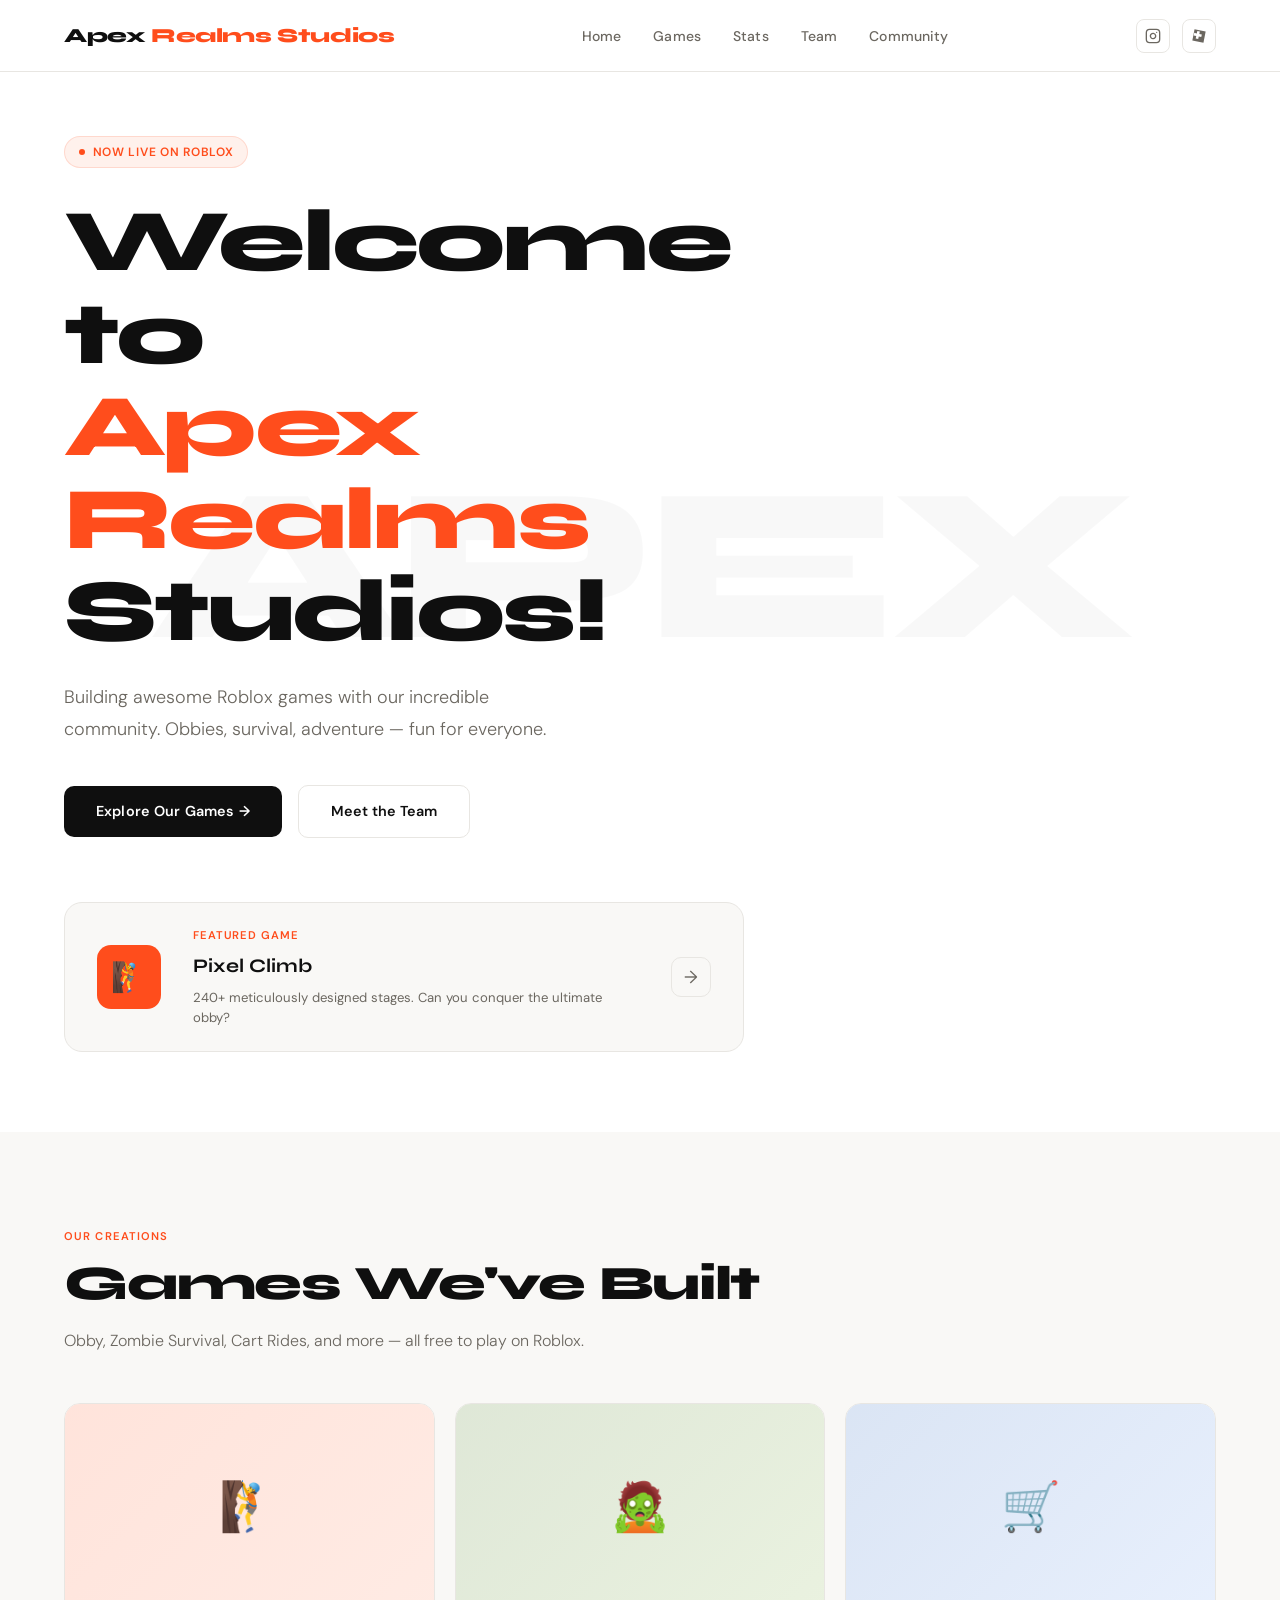
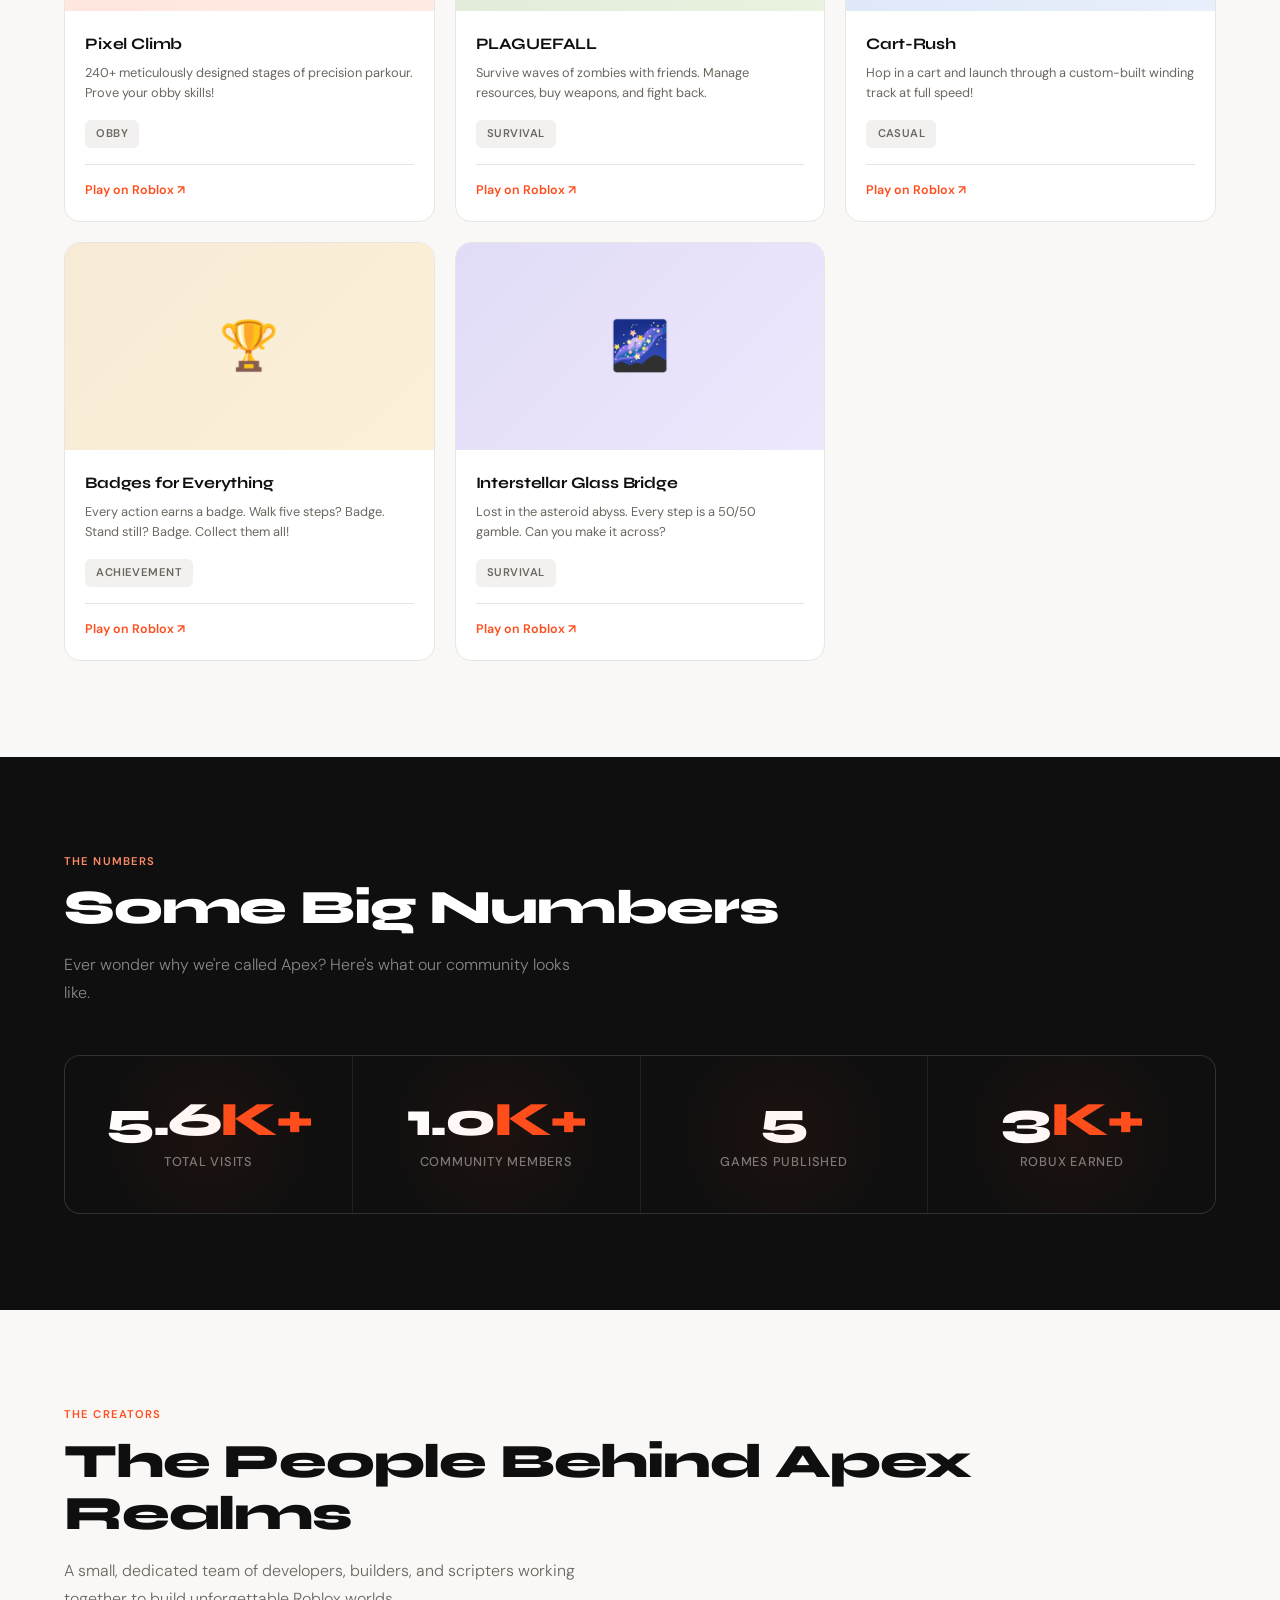
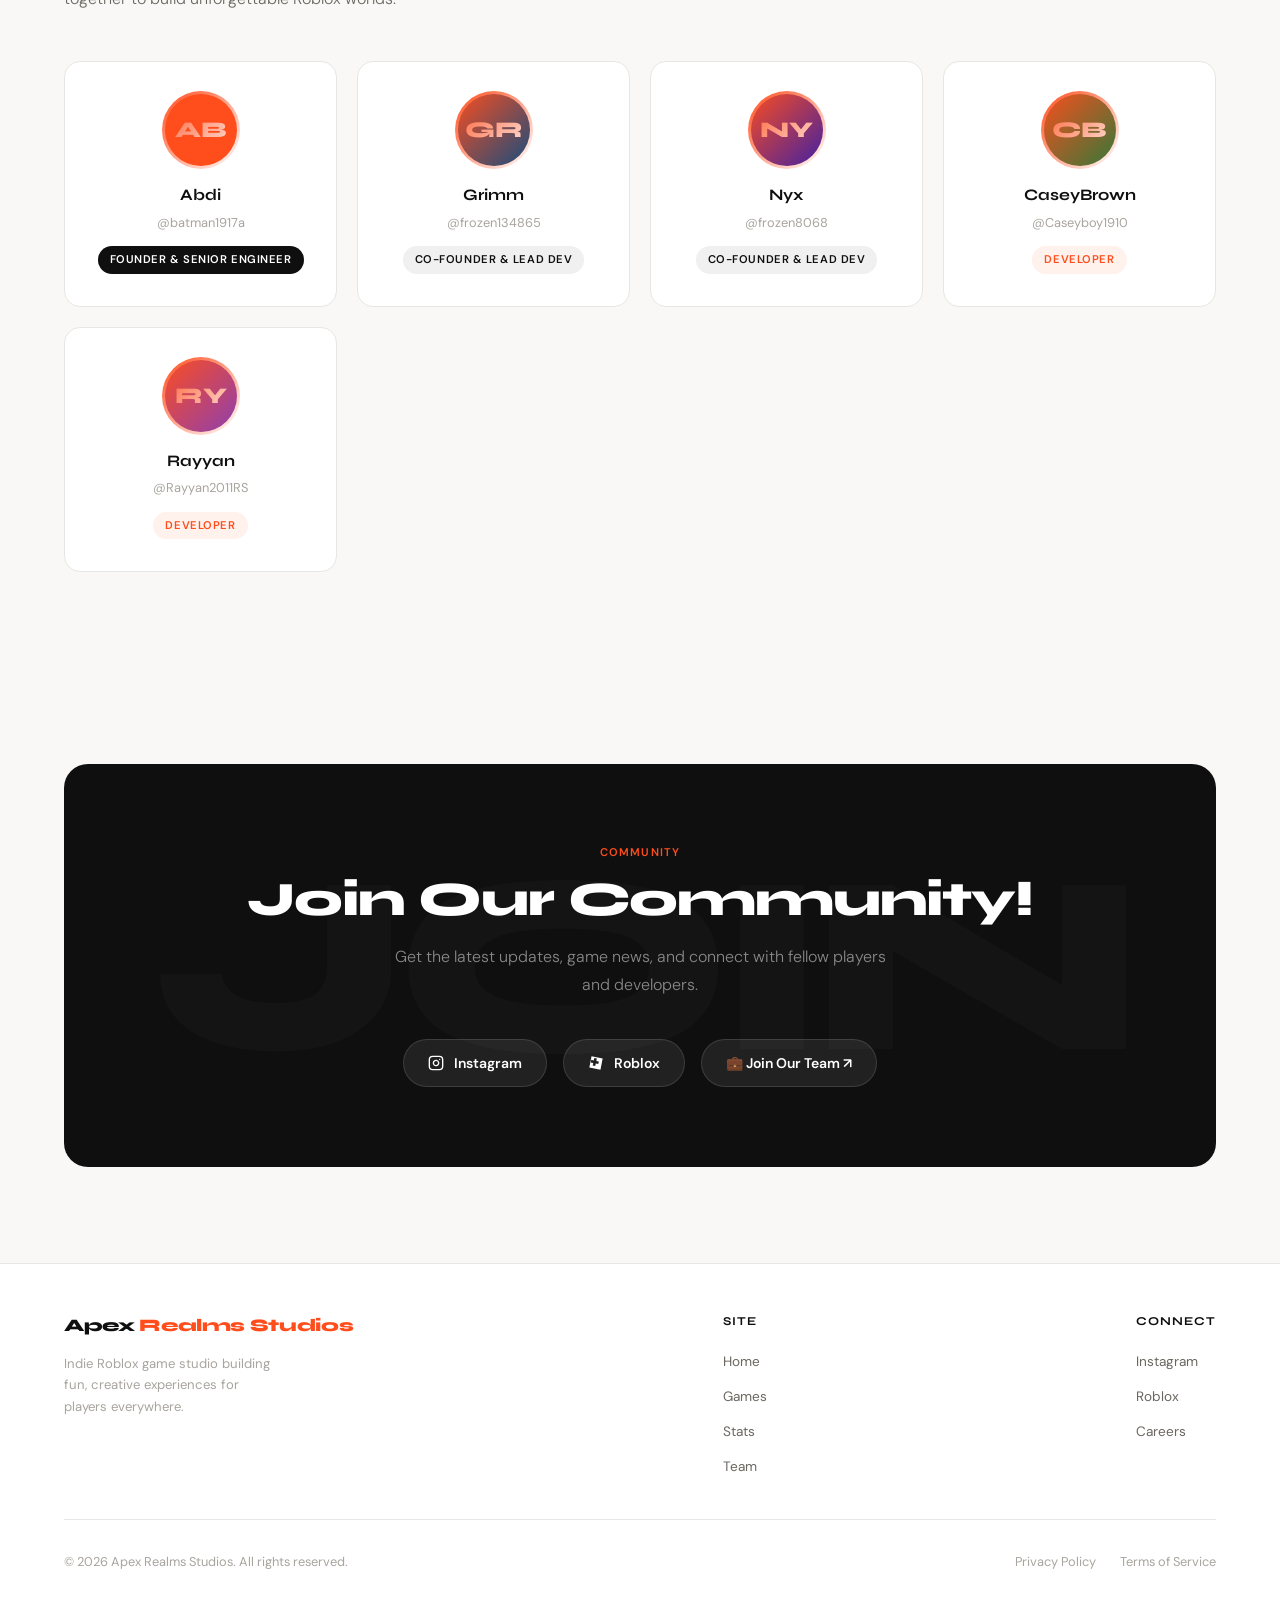
==== index.html @ 29a5874f "Fix typo in comment in index.html" ====
<!DOCTYPE html>
<html lang="en">
<head>
<meta charset="UTF-8" />
<meta name="viewport" content="width=device-width, initial-scale=1.0" />
<title>Apex Realms Studios</title>
<link href="https://fonts.googleapis.com/css2?family=Syne:wght@400;600;700;800&family=DM+Sans:wght@300;400;500;600&display=swap" rel="stylesheet" />
<style>
  *, *::before, *::after { box-sizing: border-box; margin: 0; padding: 0; }

  :root {
    --white: #ffffff;
    --off-white: #f9f8f6;
    --light-gray: #f2f1ef;
    --border: #e8e6e2;
    --text-primary: #0f0f0f;
    --text-secondary: #6b6760;
    --text-muted: #a8a49e;
    --accent: #ff4d1c;
    --accent-soft: #fff1ec;
    --accent2: #0f0f0f;
    --nav-height: 72px;
  }

  html { scroll-behavior: smooth; }

  body {
    font-family: 'DM Sans', sans-serif;
    background: var(--white);
    color: var(--text-primary);
    line-height: 1.6;
    overflow-x: hidden;
  }

  /* Cleareddmdd skbdtddbdhedbimhjsj!d  */
  nav {
    position: fixed; top: 0; left: 0; right: 0; z-index: 100;
    height: var(--nav-height);
    background: rgba(255,255,255,0.92);
    backdrop-filter: blur(12px);
    border-bottom: 1px solid var(--border);
    display: flex; align-items: center; justify-content: space-between;
    padding: 0 5vw;
  }

  .nav-logo {
    font-family: 'Syne', sans-serif;
    font-weight: 800;
    font-size: 1.25rem;
    color: var(--text-primary);
    text-decoration: none;
    letter-spacing: -0.02em;
  }
  .nav-logo span { color: var(--accent); }

  .nav-links {
    display: flex; align-items: center; gap: 2rem;
    list-style: none;
  }
  .nav-links a {
    font-size: 0.875rem;
    font-weight: 500;
    color: var(--text-secondary);
    text-decoration: none;
    transition: color 0.2s;
    letter-spacing: 0.01em;
  }
  .nav-links a:hover { color: var(--text-primary); }

  .nav-socials {
    display: flex; align-items: center; gap: 0.75rem;
  }
  .nav-socials a {
    width: 34px; height: 34px;
    border: 1px solid var(--border);
    border-radius: 8px;
    display: flex; align-items: center; justify-content: center;
    color: var(--text-secondary);
    text-decoration: none;
    transition: all 0.2s;
    font-size: 1rem;
  }
  .nav-socials a:hover {
    background: var(--text-primary);
    color: var(--white);
    border-color: var(--text-primary);
  }

  .hamburger {
    display: none;
    flex-direction: column; gap: 5px;
    cursor: pointer; background: none; border: none; padding: 4px;
  }
  .hamburger span {
    display: block; width: 22px; height: 2px;
    background: var(--text-primary); border-radius: 2px;
    transition: all 0.3s;
  }

  /* ── HEROo gf kdkn─df─ */
  #home {
    min-height: 100vh;
    display: flex; flex-direction: column; justify-content: center;
    padding: calc(var(--nav-height) + 4rem) 5vw 5rem;
    position: relative;
    overflow: hidden;
  }

  .hero-bg-text {
    position: absolute;
    top: 50%; left: 50%;
    transform: translate(-50%, -50%);
    font-family: 'Syne', sans-serif;
    font-size: clamp(80px, 18vw, 220px);
    font-weight: 800;
    color: rgba(0,0,0,0.028);
    white-space: nowrap;
    pointer-events: none;
    user-select: none;
    letter-spacing: -0.04em;
    z-index: 0;
  }

  .hero-content { position: relative; z-index: 1; max-width: 820px; }

  .hero-badge {
    display: inline-flex; align-items: center; gap: 0.5rem;
    background: var(--accent-soft);
    color: var(--accent);
    font-size: 0.75rem;
    font-weight: 600;
    letter-spacing: 0.06em;
    text-transform: uppercase;
    padding: 0.35rem 0.85rem;
    border-radius: 100px;
    margin-bottom: 1.75rem;
    border: 1px solid rgba(255,77,28,0.15);
  }
  .hero-badge::before {
    content: '';
    width: 6px; height: 6px;
    background: var(--accent);
    border-radius: 50%;
    animation: pulse 2s infinite;
  }
  @keyframes pulse {
    0%, 100% { opacity: 1; transform: scale(1); }
    50% { opacity: 0.5; transform: scale(0.85); }
  }

  .hero-title {
    font-family: 'Syne', sans-serif;
    font-size: clamp(2.8rem, 7vw, 5.5rem);
    font-weight: 800;
    line-height: 1.05;
    letter-spacing: -0.03em;
    color: var(--text-primary);
    margin-bottom: 1.5rem;
  }
  .hero-title em { font-style: normal; color: var(--accent); }

  .hero-desc {
    font-size: 1.125rem;
    color: var(--text-secondary);
    max-width: 520px;
    margin-bottom: 2.5rem;
    font-weight: 300;
    line-height: 1.75;
  }

  .hero-actions { display: flex; gap: 1rem; flex-wrap: wrap; align-items: center; }

  .btn-primary {
    background: var(--text-primary);
    color: var(--white);
    border: none;
    padding: 0.875rem 2rem;
    border-radius: 10px;
    font-family: 'DM Sans', sans-serif;
    font-size: 0.9rem;
    font-weight: 600;
    cursor: pointer;
    text-decoration: none;
    display: inline-flex; align-items: center; gap: 0.5rem;
    transition: all 0.2s;
    letter-spacing: 0.01em;
  }
  .btn-primary:hover { background: var(--accent); transform: translateY(-1px); }

  .btn-secondary {
    background: transparent;
    color: var(--text-primary);
    border: 1.5px solid var(--border);
    padding: 0.875rem 2rem;
    border-radius: 10px;
    font-family: 'DM Sans', sans-serif;
    font-size: 0.9rem;
    font-weight: 600;
    cursor: pointer;
    text-decoration: none;
    display: inline-flex; align-items: center; gap: 0.5rem;
    transition: all 0.2s;
  }
  .btn-secondary:hover { border-color: var(--text-primary); transform: translateY(-1px); }

  /* ── FEATUREDjg GAiME CARdfrD ── */
  .hero-featured {
    margin-top: 4rem;
    background: var(--off-white);
    border: 1px solid var(--border);
    border-radius: 18px;
    padding: 1.5rem 2rem;
    display: flex; align-items: center; gap: 2rem;
    max-width: 680px;
    position: relative; z-index: 1;
  }
  .featured-icon {
    width: 64px; height: 64px;
    background: var(--accent);
    border-radius: 14px;
    display: flex; align-items: center; justify-content: center;
    font-size: 1.8rem;
    flex-shrink: 0;
  }
  .featured-label {
    font-size: 0.7rem;
    font-weight: 600;
    letter-spacing: 0.08em;
    text-transform: uppercase;
    color: var(--accent);
    margin-bottom: 0.35rem;
  }
  .featured-title {
    font-family: 'Syne', sans-serif;
    font-size: 1.2rem;
    font-weight: 700;
    color: var(--text-primary);
    margin-bottom: 0.4rem;
  }
  .featured-desc {
    font-size: 0.82rem;
    color: var(--text-secondary);
    line-height: 1.5;
  }
  .featured-arrow {
    margin-left: auto;
    width: 40px; height: 40px;
    border: 1.5px solid var(--border);
    border-radius: 10px;
    display: flex; align-items: center; justify-content: center;
    color: var(--text-secondary);
    text-decoration: none;
    transition: all 0.2s;
    flex-shrink: 0;
    font-size: 1.1rem;
  }
  .featured-arrow:hover {
    background: var(--text-primary);
    color: var(--white);
    border-color: var(--text-primary);
  }

  /* ── SECTcION BdjAySEbv ── */
  section { padding: 6rem 5vw; }
  section:nth-child(even) { background: var(--off-white); }

  .section-label {
    font-size: 0.7rem;
    font-weight: 600;
    letter-spacing: 0.1em;
    text-transform: uppercase;
    color: var(--accent);
    margin-bottom: 0.75rem;
  }

  .section-title {
    font-family: 'Syne', sans-serif;
    font-size: clamp(2rem, 4vw, 3rem);
    font-weight: 800;
    letter-spacing: -0.025em;
    color: var(--text-primary);
    margin-bottom: 1rem;
    line-height: 1.1;
  }

  .section-sub {
    font-size: 1rem;
    color: var(--text-secondary);
    max-width: 520px;
    line-height: 1.75;
    font-weight: 300;
    margin-bottom: 3rem;
  }

  /* ── GAMEddS hgt── */
  .games-grid {
    display: grid;
    grid-template-columns: repeat(auto-fill, minmax(280px, 1fr));
    gap: 1.25rem;
  }

  .game-card {
    background: var(--white);
    border: 1px solid var(--border);
    border-radius: 16px;
    overflow: hidden;
    transition: all 0.25s;
    text-decoration: none;
    color: inherit;
    display: block;
  }
  .game-card:hover {
    transform: translateY(-4px);
    box-shadow: 0 20px 40px rgba(0,0,0,0.08);
    border-color: rgba(0,0,0,0.12);
  }

  .game-thumb {
    width: 100%; aspect-ratio: 16/9;
    display: flex; align-items: center; justify-content: center;
    font-size: 3rem;
    position: relative;
    overflow: hidden;
  }

  .game-thumb-bg {
    position: absolute; inset: 0;
    opacity: 0.12;
  }

  .game-thumb-emoji { position: relative; z-index: 1; }

  .game-info { padding: 1.25rem; }
  .game-name {
    font-family: 'Syne', sans-serif;
    font-weight: 700;
    font-size: 1rem;
    color: var(--text-primary);
    margin-bottom: 0.4rem;
    letter-spacing: -0.01em;
  }
  .game-desc {
    font-size: 0.8rem;
    color: var(--text-secondary);
    line-height: 1.55;
    margin-bottom: 1rem;
  }
  .game-tag {
    display: inline-block;
    background: var(--light-gray);
    color: var(--text-secondary);
    font-size: 0.7rem;
    font-weight: 600;
    letter-spacing: 0.04em;
    text-transform: uppercase;
    padding: 0.3rem 0.7rem;
    border-radius: 6px;
  }
  .game-link-row {
    display: flex; align-items: center; justify-content: space-between;
    margin-top: 1rem;
    padding-top: 1rem;
    border-top: 1px solid var(--border);
  }
  .game-roblox-btn {
    font-size: 0.78rem;
    font-weight: 600;
    color: var(--accent);
    text-decoration: none;
    display: flex; align-items: center; gap: 0.3rem;
    transition: opacity 0.2s;
  }
  .game-roblox-btn:hover { opacity: 0.7; }

  /* ── STATS ── */
  #stats { background: var(--text-primary); }
  #stats .section-label { color: #ff8a66; }
  #stats .section-title { color: var(--white); }
  #stats .section-sub { color: rgba(255,255,255,0.5); }

  .stats-grid {
    display: grid;
    grid-template-columns: repeat(auto-fit, minmax(200px, 1fr));
    gap: 1px;
    background: rgba(255,255,255,0.08);
    border: 1px solid rgba(255,255,255,0.08);
    border-radius: 16px;
    overflow: hidden;
  }

  .stat-cell {
    background: var(--text-primary);
    padding: 2.5rem 2rem;
    text-align: center;
    position: relative;
    overflow: hidden;
  }
  .stat-cell::before {
    content: '';
    position: absolute; inset: 0;
    background: radial-gradient(circle at center, rgba(255,77,28,0.06) 0%, transparent 70%);
    pointer-events: none;
  }
  .stat-num {
    font-family: 'Syne', sans-serif;
    font-size: 3rem;
    font-weight: 800;
    color: var(--white);
    letter-spacing: -0.04em;
    line-height: 1;
    margin-bottom: 0.5rem;
  }
  .stat-num span { color: var(--accent); }
  .stat-label {
    font-size: 0.8rem;
    font-weight: 500;
    color: rgba(255,255,255,0.45);
    letter-spacing: 0.06em;
    text-transform: uppercase;
  }

  /* ── TEAM ── */
  .team-grid {
    display: grid;
    grid-template-columns: repeat(auto-fill, minmax(240px, 1fr));
    gap: 1.25rem;
  }

  .team-card {
    background: var(--white);
    border: 1px solid var(--border);
    border-radius: 16px;
    padding: 2rem 1.5rem;
    text-align: center;
    transition: all 0.25s;
  }
  .team-card:hover {
    transform: translateY(-3px);
    box-shadow: 0 16px 32px rgba(0,0,0,0.07);
  }

  .team-avatar {
    width: 72px; height: 72px;
    border-radius: 50%;
    margin: 0 auto 1rem;
    display: flex; align-items: center; justify-content: center;
    font-family: 'Syne', sans-serif;
    font-size: 1.4rem;
    font-weight: 800;
    color: var(--white);
    position: relative;
  }
  .team-avatar::after {
    content: '';
    position: absolute; inset: -3px;
    border-radius: 50%;
    border: 2px solid transparent;
    background: linear-gradient(135deg, var(--accent), transparent) border-box;
  }

  .team-name {
    font-family: 'Syne', sans-serif;
    font-weight: 700;
    font-size: 1rem;
    color: var(--text-primary);
    margin-bottom: 0.3rem;
  }
  .team-handle {
    font-size: 0.8rem;
    color: var(--text-muted);
    margin-bottom: 0.75rem;
    font-family: 'DM Sans', monospace;
  }
  .team-role {
    display: inline-block;
    background: var(--accent-soft);
    color: var(--accent);
    font-size: 0.7rem;
    font-weight: 600;
    letter-spacing: 0.05em;
    text-transform: uppercase;
    padding: 0.3rem 0.75rem;
    border-radius: 100px;
  }
  .team-role.lead { background: #f0f0f0; color: var(--text-primary); }
  .team-role.founder { background: var(--text-primary); color: var(--white); }

  /* ── COMdsMUNIXTY ── */
  .community-inner {
    background: var(--text-primary);
    border-radius: 24px;
    padding: 5rem 4vw;
    text-align: center;
    position: relative;
    overflow: hidden;
  }
  .community-inner::before {
    content: 'JOIN';
    position: absolute; top: 50%; left: 50%;
    transform: translate(-50%, -50%);
    font-family: 'Syne', sans-serif;
    font-size: 16rem;
    font-weight: 800;
    color: rgba(255,255,255,0.025);
    pointer-events: none;
    user-select: none;
    letter-spacing: -0.06em;
    white-space: nowrap;
  }
  .community-inner .section-title { color: var(--white); position: relative; z-index: 1; }
  .community-inner .section-sub { color: rgba(255,255,255,0.5); position: relative; z-index: 1; margin: 0 auto 2.5rem; text-align: center; }

  .social-pills {
    display: flex; flex-wrap: wrap; gap: 1rem;
    justify-content: center;
    position: relative; z-index: 1;
  }
  .social-pill {
    display: inline-flex; align-items: center; gap: 0.6rem;
    background: rgba(255,255,255,0.08);
    border: 1px solid rgba(255,255,255,0.12);
    color: var(--white);
    padding: 0.75rem 1.5rem;
    border-radius: 100px;
    text-decoration: none;
    font-size: 0.875rem;
    font-weight: 600;
    transition: all 0.2s;
  }
  .social-pill:hover {
    background: var(--accent);
    border-color: var(--accent);
    transform: scale(1.04);
  }

  /* ── FOOTER ── */
  footer {
    background: var(--white);
    border-top: 1px solid var(--border);
    padding: 3rem 5vw;
  }

  .footer-top {
    display: flex; align-items: flex-start; justify-content: space-between;
    gap: 3rem; flex-wrap: wrap;
    padding-bottom: 2.5rem;
    border-bottom: 1px solid var(--border);
    margin-bottom: 2rem;
  }

  .footer-brand .nav-logo { display: inline-block; margin-bottom: 0.75rem; font-size: 1.1rem; }
  .footer-brand p { font-size: 0.82rem; color: var(--text-muted); max-width: 220px; line-height: 1.65; }

  .footer-col h4 {
    font-family: 'Syne', sans-serif;
    font-size: 0.75rem;
    font-weight: 700;
    letter-spacing: 0.08em;
    text-transform: uppercase;
    color: var(--text-primary);
    margin-bottom: 1rem;
  }
  .footer-col ul { list-style: none; }
  .footer-col ul li + li { margin-top: 0.6rem; }
  .footer-col ul a {
    font-size: 0.85rem;
    color: var(--text-secondary);
    text-decoration: none;
    transition: color 0.2s;
  }
  .footer-col ul a:hover { color: var(--accent); }

  .footer-bottom {
    display: flex; align-items: center; justify-content: space-between;
    flex-wrap: wrap; gap: 1rem;
  }
  .footer-bottom p { font-size: 0.8rem; color: var(--text-muted); }
  .footer-legal { display: flex; gap: 1.5rem; }
  .footer-legal a { font-size: 0.8rem; color: var(--text-muted); text-decoration: none; transition: color 0.2s; }
  .footer-legal a:hover { color: var(--text-primary); }

  /* ── MOBILE MENU ── */
  .mobile-menu {
    display: none;
    position: fixed; top: var(--nav-height); left: 0; right: 0;
    background: var(--white);
    border-bottom: 1px solid var(--border);
    padding: 1.5rem 5vw;
    z-index: 99;
    flex-direction: column; gap: 0;
  }
  .mobile-menu.open { display: flex; }
  .mobile-menu a {
    padding: 0.875rem 0;
    border-bottom: 1px solid var(--border);
    font-size: 1rem;
    font-weight: 500;
    color: var(--text-primary);
    text-decoration: none;
  }
  .mobile-menu a:last-child { border-bottom: none; }

  /* ── RESPONSIVE ── */
  @media (max-width: 768px) {
    .nav-links, .nav-socials { display: none; }
    .hamburger { display: flex; }
    .hero-featured { flex-direction: column; gap: 1rem; }
    .featured-arrow { margin-left: 0; align-self: flex-start; }
    .footer-top { flex-direction: column; }
    .stats-grid { grid-template-columns: repeat(2, 1fr); }
  }

  /* ── SCROLL REVEAL ── */
  .reveal {
    opacity: 0;
    transform: translateY(24px);
    transition: opacity 0.6s ease, transform 0.6s ease;
  }
  .reveal.visible {
    opacity: 1;
    transform: translateY(0);
  }
</style>
</head>
<body>

<!-- NAV -->
<nav>
  <a class="nav-logo" href="#home">Apex <span>Realms Studios</span></a>

  <ul class="nav-links">
    <li><a href="#home">Home</a></li>
    <li><a href="#games">Games</a></li>
    <li><a href="#stats">Stats</a></li>
    <li><a href="#team">Team</a></li>
    <li><a href="#community">Community</a></li>
  </ul>

  <div class="nav-socials">
    <a href="https://www.instagram.com/_apex_realms_studios__/" target="_blank" title="Instagram" aria-label="Instagram">
      <svg width="16" height="16" viewBox="0 0 24 24" fill="none" stroke="currentColor" stroke-width="2" stroke-linecap="round" stroke-linejoin="round"><rect x="2" y="2" width="20" height="20" rx="5" ry="5"/><path d="M16 11.37A4 4 0 1 1 12.63 8 4 4 0 0 1 16 11.37z"/><line x1="17.5" y1="6.5" x2="17.51" y2="6.5"/></svg>
    </a>
    <a href="https://www.roblox.com" target="_blank" title="Roblox" aria-label="Roblox">
      <svg width="16" height="16" viewBox="0 0 24 24" fill="currentColor"><path d="M5.315 2L2 18.685 18.684 22 22 5.315zm10.093 11.56l-3.77-.826-.826 3.77-3.77-.826.826-3.771-3.77-.826.826-3.77 3.77.826.826-3.77 3.77.826-.826 3.77 3.77.826z"/></svg>
    </a>
  </div>

  <button class="hamburger" id="hamburger" aria-label="Toggle menu">
    <span></span><span></span><span></span>
  </button>
</nav>

<!-- MOBILE MENU -->
<div class="mobile-menu" id="mobileMenu">
  <a href="#home" onclick="closeMobile()">Home</a>
  <a href="#games" onclick="closeMobile()">Games</a>
  <a href="#stats" onclick="closeMobile()">Stats</a>
  <a href="#team" onclick="closeMobile()">Team</a>
  <a href="#community" onclick="closeMobile()">Community</a>
</div>

<!-- HERO -->
<section id="home">
  <div class="hero-bg-text">APEX</div>
  <div class="hero-content reveal">
    <div class="hero-badge">Now Live on Roblox</div>
    <h1 class="hero-title">
      Welcome to<br>
      <em>Apex Realms</em><br>
      Studios!
    </h1>
    <p class="hero-desc">Building awesome Roblox games with our incredible community. Obbies, survival, adventure — fun for everyone.</p>
    <div class="hero-actions">
      <a href="#games" class="btn-primary">Explore Our Games →</a>
      <a href="#team" class="btn-secondary">Meet the Team</a>
    </div>
  </div>

  <div class="hero-featured reveal">
    <div class="featured-icon">🧗</div>
    <div>
      <div class="featured-label">Featured Game</div>
      <div class="featured-title">Pixel Climb</div>
      <div class="featured-desc">240+ meticulously designed stages. Can you conquer the ultimate obby?</div>
    </div>
    <a href="https://www.roblox.com/games/119809860666287/Pixel-Climb-240-Stages" target="_blank" class="featured-arrow" aria-label="Play Pixel Climb">→</a>
  </div>
</section>

<!-- GAMES -->
<section id="games">
  <div class="section-label reveal">Our Creations</div>
  <h2 class="section-title reveal">Games We've Built</h2>
  <p class="section-sub reveal">Obby, Zombie Survival, Cart Rides, and more — all free to play on Roblox.</p>

  <div class="games-grid">
    <a class="game-card reveal" href="https://www.roblox.com/games/119809860666287/Pixel-Climb-240-Stages" target="_blank">
      <div class="game-thumb" style="background:#fff8f5;">
        <div class="game-thumb-bg" style="background: linear-gradient(135deg,#ff4d1c,#ff8a66);"></div>
        <div class="game-thumb-emoji">🧗</div>
      </div>
      <div class="game-info">
        <div class="game-name">Pixel Climb</div>
        <div class="game-desc">240+ meticulously designed stages of precision parkour. Prove your obby skills!</div>
        <span class="game-tag">Obby</span>
        <div class="game-link-row">
          <span class="game-roblox-btn">Play on Roblox ↗</span>
        </div>
      </div>
    </a>

    <a class="game-card reveal" href="https://www.roblox.com/games/83350526922662/PLAGUEFALL" target="_blank">
      <div class="game-thumb" style="background:#f5f8f2;">
        <div class="game-thumb-bg" style="background: linear-gradient(135deg,#3b6d11,#97c459);"></div>
        <div class="game-thumb-emoji">🧟</div>
      </div>
      <div class="game-info">
        <div class="game-name">PLAGUEFALL</div>
        <div class="game-desc">Survive waves of zombies with friends. Manage resources, buy weapons, and fight back.</div>
        <span class="game-tag">Survival</span>
        <div class="game-link-row">
          <span class="game-roblox-btn">Play on Roblox ↗</span>
        </div>
      </div>
    </a>

    <a class="game-card reveal" href="https://www.roblox.com/games/73018496230642/Cart-Rush-BETA" target="_blank">
      <div class="game-thumb" style="background:#f5f7ff;">
        <div class="game-thumb-bg" style="background: linear-gradient(135deg,#185fa5,#85b7eb);"></div>
        <div class="game-thumb-emoji">🛒</div>
      </div>
      <div class="game-info">
        <div class="game-name">Cart-Rush</div>
        <div class="game-desc">Hop in a cart and launch through a custom-built winding track at full speed!</div>
        <span class="game-tag">Casual</span>
        <div class="game-link-row">
          <span class="game-roblox-btn">Play on Roblox ↗</span>
        </div>
      </div>
    </a>

    <a class="game-card reveal" href="https://www.roblox.com/games/98010957959094/Badges-for-Absolutely-Everything" target="_blank">
      <div class="game-thumb" style="background:#fffbf0;">
        <div class="game-thumb-bg" style="background: linear-gradient(135deg,#ba7517,#ef9f27);"></div>
        <div class="game-thumb-emoji">🏆</div>
      </div>
      <div class="game-info">
        <div class="game-name">Badges for Everything</div>
        <div class="game-desc">Every action earns a badge. Walk five steps? Badge. Stand still? Badge. Collect them all!</div>
        <span class="game-tag">Achievement</span>
        <div class="game-link-row">
          <span class="game-roblox-btn">Play on Roblox ↗</span>
        </div>
      </div>
    </a>

    <a class="game-card reveal" href="https://www.roblox.com/games/87705680073722/Interstellar-Glass-Bridge" target="_blank">
      <div class="game-thumb" style="background:#f5f0ff;">
        <div class="game-thumb-bg" style="background: linear-gradient(135deg,#534ab7,#afa9ec);"></div>
        <div class="game-thumb-emoji">🌌</div>
      </div>
      <div class="game-info">
        <div class="game-name">Interstellar Glass Bridge</div>
        <div class="game-desc">Lost in the asteroid abyss. Every step is a 50/50 gamble. Can you make it across?</div>
        <span class="game-tag">Survival</span>
        <div class="game-link-row">
          <span class="game-roblox-btn">Play on Roblox ↗</span>
        </div>
      </div>
    </a>
  </div>
</section>

<!-- STATS -->
<section id="stats">
  <div class="section-label reveal">The Numbers</div>
  <h2 class="section-title reveal">Some Big Numbers</h2>
  <p class="section-sub reveal">Ever wonder why we're called Apex? Here's what our community looks like.</p>

  <div class="stats-grid reveal">
    <div class="stat-cell">
      <div class="stat-num">5.6<span>K+</span></div>
      <div class="stat-label">Total Visits</div>
    </div>
    <div class="stat-cell">
      <div class="stat-num">1.0<span>K+</span></div>
      <div class="stat-label">Community Members</div>
    </div>
    <div class="stat-cell">
      <div class="stat-num">5</div>
      <div class="stat-label">Games Published</div>
    </div>
    <div class="stat-cell">
      <div class="stat-num">3<span>K+</span></div>
      <div class="stat-label">Robux Earned</div>
    </div>
  </div>
</section>

<!-- TEAM -->
<section id="team">
  <div class="section-label reveal">The Creators</div>
  <h2 class="section-title reveal">The People Behind Apex Realms</h2>
  <p class="section-sub reveal">A small, dedicated team of developers, builders, and scripters working together to build unforgettable Roblox worlds.</p>

  <div class="team-grid">
    <div class="team-card reveal">
      <div class="team-avatar" style="background: #ff4d1c;">AB</div>
      <div class="team-name">Abdi</div>
      <div class="team-handle">@batman1917a</div>
      <span class="team-role founder">Founder &amp; Senior Engineer</span>
    </div>

    <div class="team-card reveal">
      <div class="team-avatar" style="background: #0f4c81;">GR</div>
      <div class="team-name">Grimm</div>
      <div class="team-handle">@frozen134865</div>
      <span class="team-role lead">Co-Founder &amp; Lead Dev</span>
    </div>

    <div class="team-card reveal">
      <div class="team-avatar" style="background: #3b1fa8;">NY</div>
      <div class="team-name">Nyx</div>
      <div class="team-handle">@frozen8068</div>
      <span class="team-role lead">Co-Founder &amp; Lead Dev</span>
    </div>

    <div class="team-card reveal">
      <div class="team-avatar" style="background: #2d7a3a;">CB</div>
      <div class="team-name">CaseyBrown</div>
      <div class="team-handle">@Caseyboy1910</div>
      <span class="team-role">Developer</span>
    </div>

    <div class="team-card reveal">
      <div class="team-avatar" style="background: #8a3fb5;">RY</div>
      <div class="team-name">Rayyan</div>
      <div class="team-handle">@Rayyan2011RS</div>
      <span class="team-role">Developer</span>
    </div>
  </div>
</section>

<!-- COMMUNITY -->
<section id="community" style="background: var(--off-white);">
  <div class="community-inner reveal">
    <div class="section-label" style="position:relative;z-index:1;">Community</div>
    <h2 class="section-title">Join Our Community!</h2>
    <p class="section-sub">Get the latest updates, game news, and connect with fellow players and developers.</p>

    <div class="social-pills">
      <a href="https://www.instagram.com/_apex_realms_studios__/" target="_blank" class="social-pill">
        <svg width="16" height="16" viewBox="0 0 24 24" fill="none" stroke="currentColor" stroke-width="2" stroke-linecap="round" stroke-linejoin="round"><rect x="2" y="2" width="20" height="20" rx="5" ry="5"/><path d="M16 11.37A4 4 0 1 1 12.63 8 4 4 0 0 1 16 11.37z"/><line x1="17.5" y1="6.5" x2="17.51" y2="6.5"/></svg>
        Instagram
      </a>
      <a href="https://www.roblox.com" target="_blank" class="social-pill">
        <svg width="16" height="16" viewBox="0 0 24 24" fill="currentColor"><path d="M5.315 2L2 18.685 18.684 22 22 5.315zm10.093 11.56l-3.77-.826-.826 3.77-3.77-.826.826-3.771-3.77-.826.826-3.77 3.77.826.826-3.77 3.77.826-.826 3.77 3.77.826z"/></svg>
        Roblox
      </a>
      <a href="#community" class="social-pill">
        💼 Join Our Team ↗
      </a>
    </div>
  </div>
</section>

<!-- FOOTER -->
<footer>
  <div class="footer-top">
    <div class="footer-brand">
      <a class="nav-logo" href="#home">Apex <span style="color:var(--accent)">Realms Studios</span></a>
      <p>Indie Roblox game studio building fun, creative experiences for players everywhere.</p>
    </div>

    <div class="footer-col">
      <h4>Site</h4>
      <ul>
        <li><a href="#home">Home</a></li>
        <li><a href="#games">Games</a></li>
        <li><a href="#stats">Stats</a></li>
        <li><a href="#team">Team</a></li>
      </ul>
    </div>

    <div class="footer-col">
      <h4>Connect</h4>
      <ul>
        <li><a href="https://www.instagram.com/_apex_realms_studios__/" target="_blank">Instagram</a></li>
        <li><a href="https://www.roblox.com" target="_blank">Roblox</a></li>
        <li><a href="#community">Careers</a></li>
      </ul>
    </div>
  </div>

  <div class="footer-bottom">
    <p>© 2026 Apex Realms Studios. All rights reserved.</p>
    <div class="footer-legal">
      <a href="#">Privacy Policy</a>
      <a href="#">Terms of Service</a>
    </div>
  </div>
</footer>

<script>
  const hamburger = document.getElementById('hamburger');
  const mobileMenu = document.getElementById('mobileMenu');

  hamburger.addEventListener('click', () => {
    mobileMenu.classList.toggle('open');
  });

  function closeMobile() {
    mobileMenu.classList.remove('open');
  }

  const reveals = document.querySelectorAll('.reveal');
  const observer = new IntersectionObserver((entries) => {
    entries.forEach((entry, i) => {
      if (entry.isIntersecting) {
        setTimeout(() => entry.target.classList.add('visible'), i * 60);
        observer.unobserve(entry.target);
      }
    });
  }, { threshold: 0.12 });
  reveals.forEach(el => observer.observe(el));

  document.querySelectorAll('a[href^="#"]').forEach(a => {
    a.addEventListener('click', e => {
      const target = document.querySelector(a.getAttribute('href'));
      if (target) {
        e.preventDefault();
        const offset = 72;
        const top = target.getBoundingClientRect().top + window.scrollY - offset;
        window.scrollTo({ top, behavior: 'smooth' });
      }
    });
  });
</script>
</body>
</html>
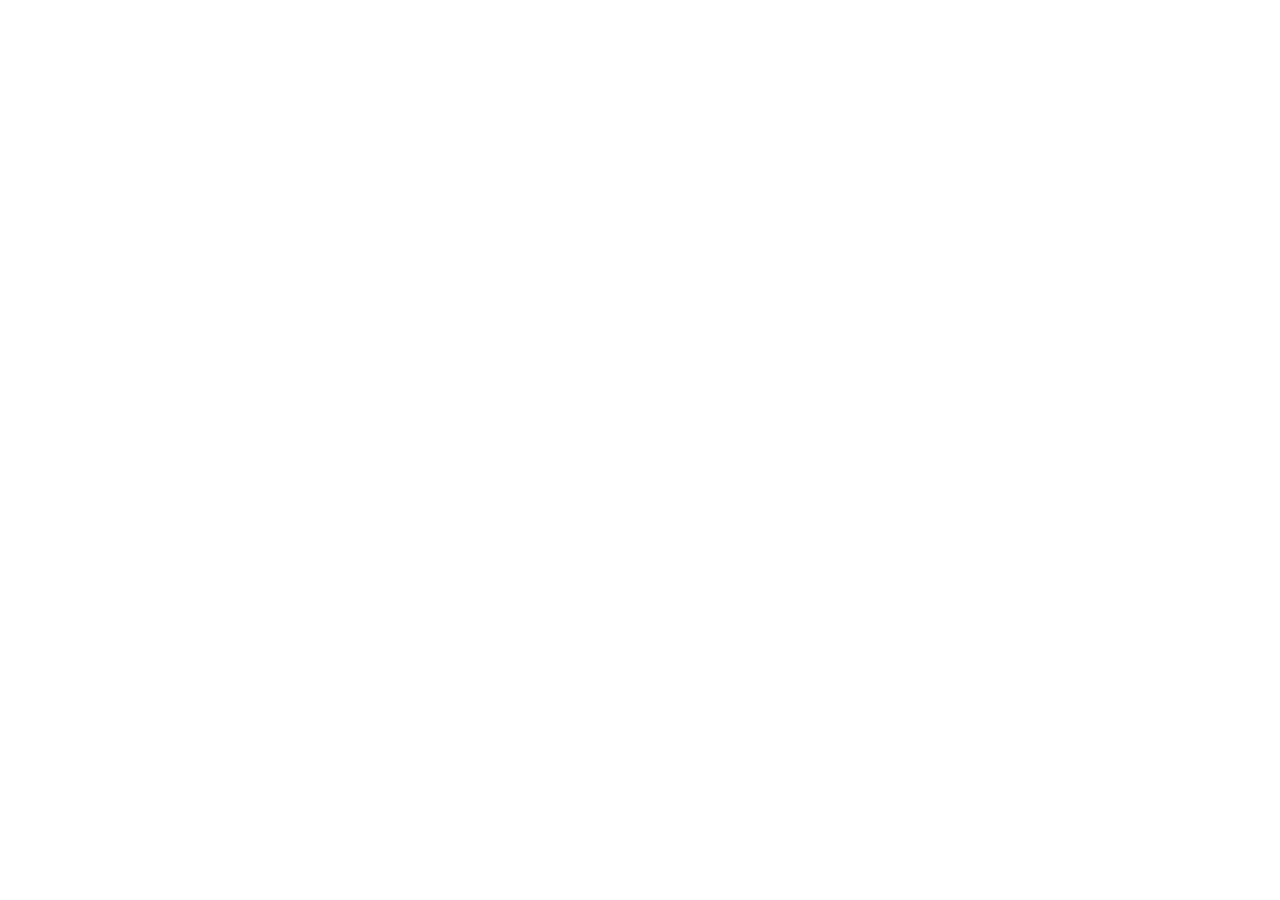
==== commit 3ccb8eee: "feat: initialize project structure - Add project dependencies and configuration - Set up base HTML a" ====
--- a/index.html
+++ b/index.html
@@ -1,940 +1,23 @@
-<!DOCTYPE html>
-<html lang="en">
-<head>
-<meta charset="UTF-8" />
-<meta name="viewport" content="width=device-width, initial-scale=1.0" />
-<title>Apex Realms Studios</title>
-<link href="https://fonts.googleapis.com/css2?family=Syne:wght@400;600;700;800&family=DM+Sans:wght@300;400;500;600&display=swap" rel="stylesheet" />
-<style>
-  *, *::before, *::after { box-sizing: border-box; margin: 0; padding: 0; }
+<!doctype html>
+<html lang="en" class="scroll-smooth">
+  <head>
+    <meta charset="UTF-8" />
+    <meta name="viewport" content="width=device-width, initial-scale=1.0" />
+    <title>Apex Realms Studios - Next-Gen Roblox Game Studio</title>
+    <meta name="description" content="Apex Realms Studios by Abdullah Mohsin (Abdidev1) : Leading indie Roblox game studio with 116M+ visits, crafting legendary multiplayer experiences." />
+    <meta property="og:title" content="Apex Realms Studios - Next-Gen Roblox Game Studio" />
+    <meta property="og:description" content="Apex Realms Studios by Abdullah Mohsin (Abdidev1) : Leading indie Roblox game studio with 116M+ visits, crafting legendary multiplayer experiences." />
+    <meta property="og:type" content="website" />
+    <meta name="twitter:card" content="summary_large_image" />
+    
+    <!-- Google Fonts: Bebas Neue, Antonio, Syne, Plus Jakarta Sans -->
+    <link rel="preconnect" href="https://fonts.googleapis.com">
+    <link rel="preconnect" href="https://fonts.gstatic.com" crossorigin>
+    <link href="https://fonts.googleapis.com/css2?family=Antonio:wght@700&family=Bebas+Neue&family=Plus+Jakarta+Sans:wght@400;500;600;700;800&family=Syne:wght@700;800&display=swap" rel="stylesheet">
+  </head>
+  <body class="bg-[#5a1df5] text-slate-900 antialiased overflow-x-hidden selection:bg-[#34f546] selection:text-black">
+    <div id="root"></div>
+    <script type="module" src="/src/main.tsx"></script>
+  </body>
+</html>
 
-  :root {
-    --white: #ffffff;
-    --off-white: #f9f8f6;
-    --light-gray: #f2f1ef;
-    --border: #e8e6e2;
-    --text-primary: #0f0f0f;
-    --text-secondary: #6b6760;
-    --text-muted: #a8a49e;
-    --accent: #ff4d1c;
-    --accent-soft: #fff1ec;
-    --accent2: #0f0f0f;
-    --nav-height: 72px;
-  }
-
-  html { scroll-behavior: smooth; }
-
-  body {
-    font-family: 'DM Sans', sans-serif;
-    background: var(--white);
-    color: var(--text-primary);
-    line-height: 1.6;
-    overflow-x: hidden;
-  }
-
-  /* Cleareddmdd skbdtddbdhedbimhjsj!d  */
-  nav {
-    position: fixed; top: 0; left: 0; right: 0; z-index: 100;
-    height: var(--nav-height);
-    background: rgba(255,255,255,0.92);
-    backdrop-filter: blur(12px);
-    border-bottom: 1px solid var(--border);
-    display: flex; align-items: center; justify-content: space-between;
-    padding: 0 5vw;
-  }
-
-  .nav-logo {
-    font-family: 'Syne', sans-serif;
-    font-weight: 800;
-    font-size: 1.25rem;
-    color: var(--text-primary);
-    text-decoration: none;
-    letter-spacing: -0.02em;
-  }
-  .nav-logo span { color: var(--accent); }
-
-  .nav-links {
-    display: flex; align-items: center; gap: 2rem;
-    list-style: none;
-  }
-  .nav-links a {
-    font-size: 0.875rem;
-    font-weight: 500;
-    color: var(--text-secondary);
-    text-decoration: none;
-    transition: color 0.2s;
-    letter-spacing: 0.01em;
-  }
-  .nav-links a:hover { color: var(--text-primary); }
-
-  .nav-socials {
-    display: flex; align-items: center; gap: 0.75rem;
-  }
-  .nav-socials a {
-    width: 34px; height: 34px;
-    border: 1px solid var(--border);
-    border-radius: 8px;
-    display: flex; align-items: center; justify-content: center;
-    color: var(--text-secondary);
-    text-decoration: none;
-    transition: all 0.2s;
-    font-size: 1rem;
-  }
-  .nav-socials a:hover {
-    background: var(--text-primary);
-    color: var(--white);
-    border-color: var(--text-primary);
-  }
-
-  .hamburger {
-    display: none;
-    flex-direction: column; gap: 5px;
-    cursor: pointer; background: none; border: none; padding: 4px;
-  }
-  .hamburger span {
-    display: block; width: 22px; height: 2px;
-    background: var(--text-primary); border-radius: 2px;
-    transition: all 0.3s;
-  }
-
-  /* ── HEROo gf kdkn─df─ */
-  #home {
-    min-height: 100vh;
-    display: flex; flex-direction: column; justify-content: center;
-    padding: calc(var(--nav-height) + 4rem) 5vw 5rem;
-    position: relative;
-    overflow: hidden;
-  }
-
-  .hero-bg-text {
-    position: absolute;
-    top: 50%; left: 50%;
-    transform: translate(-50%, -50%);
-    font-family: 'Syne', sans-serif;
-    font-size: clamp(80px, 18vw, 220px);
-    font-weight: 800;
-    color: rgba(0,0,0,0.028);
-    white-space: nowrap;
-    pointer-events: none;
-    user-select: none;
-    letter-spacing: -0.04em;
-    z-index: 0;
-  }
-
-  .hero-content { position: relative; z-index: 1; max-width: 820px; }
-
-  .hero-badge {
-    display: inline-flex; align-items: center; gap: 0.5rem;
-    background: var(--accent-soft);
-    color: var(--accent);
-    font-size: 0.75rem;
-    font-weight: 600;
-    letter-spacing: 0.06em;
-    text-transform: uppercase;
-    padding: 0.35rem 0.85rem;
-    border-radius: 100px;
-    margin-bottom: 1.75rem;
-    border: 1px solid rgba(255,77,28,0.15);
-  }
-  .hero-badge::before {
-    content: '';
-    width: 6px; height: 6px;
-    background: var(--accent);
-    border-radius: 50%;
-    animation: pulse 2s infinite;
-  }
-  @keyframes pulse {
-    0%, 100% { opacity: 1; transform: scale(1); }
-    50% { opacity: 0.5; transform: scale(0.85); }
-  }
-
-  .hero-title {
-    font-family: 'Syne', sans-serif;
-    font-size: clamp(2.8rem, 7vw, 5.5rem);
-    font-weight: 800;
-    line-height: 1.05;
-    letter-spacing: -0.03em;
-    color: var(--text-primary);
-    margin-bottom: 1.5rem;
-  }
-  .hero-title em { font-style: normal; color: var(--accent); }
-
-  .hero-desc {
-    font-size: 1.125rem;
-    color: var(--text-secondary);
-    max-width: 520px;
-    margin-bottom: 2.5rem;
-    font-weight: 300;
-    line-height: 1.75;
-  }
-
-  .hero-actions { display: flex; gap: 1rem; flex-wrap: wrap; align-items: center; }
-
-  .btn-primary {
-    background: var(--text-primary);
-    color: var(--white);
-    border: none;
-    padding: 0.875rem 2rem;
-    border-radius: 10px;
-    font-family: 'DM Sans', sans-serif;
-    font-size: 0.9rem;
-    font-weight: 600;
-    cursor: pointer;
-    text-decoration: none;
-    display: inline-flex; align-items: center; gap: 0.5rem;
-    transition: all 0.2s;
-    letter-spacing: 0.01em;
-  }
-  .btn-primary:hover { background: var(--accent); transform: translateY(-1px); }
-
-  .btn-secondary {
-    background: transparent;
-    color: var(--text-primary);
-    border: 1.5px solid var(--border);
-    padding: 0.875rem 2rem;
-    border-radius: 10px;
-    font-family: 'DM Sans', sans-serif;
-    font-size: 0.9rem;
-    font-weight: 600;
-    cursor: pointer;
-    text-decoration: none;
-    display: inline-flex; align-items: center; gap: 0.5rem;
-    transition: all 0.2s;
-  }
-  .btn-secondary:hover { border-color: var(--text-primary); transform: translateY(-1px); }
-
-  /* ── FEATUREDjg GAiME CARdfrD ── */
-  .hero-featured {
-    margin-top: 4rem;
-    background: var(--off-white);
-    border: 1px solid var(--border);
-    border-radius: 18px;
-    padding: 1.5rem 2rem;
-    display: flex; align-items: center; gap: 2rem;
-    max-width: 680px;
-    position: relative; z-index: 1;
-  }
-  .featured-icon {
-    width: 64px; height: 64px;
-    background: var(--accent);
-    border-radius: 14px;
-    display: flex; align-items: center; justify-content: center;
-    font-size: 1.8rem;
-    flex-shrink: 0;
-  }
-  .featured-label {
-    font-size: 0.7rem;
-    font-weight: 600;
-    letter-spacing: 0.08em;
-    text-transform: uppercase;
-    color: var(--accent);
-    margin-bottom: 0.35rem;
-  }
-  .featured-title {
-    font-family: 'Syne', sans-serif;
-    font-size: 1.2rem;
-    font-weight: 700;
-    color: var(--text-primary);
-    margin-bottom: 0.4rem;
-  }
-  .featured-desc {
-    font-size: 0.82rem;
-    color: var(--text-secondary);
-    line-height: 1.5;
-  }
-  .featured-arrow {
-    margin-left: auto;
-    width: 40px; height: 40px;
-    border: 1.5px solid var(--border);
-    border-radius: 10px;
-    display: flex; align-items: center; justify-content: center;
-    color: var(--text-secondary);
-    text-decoration: none;
-    transition: all 0.2s;
-    flex-shrink: 0;
-    font-size: 1.1rem;
-  }
-  .featured-arrow:hover {
-    background: var(--text-primary);
-    color: var(--white);
-    border-color: var(--text-primary);
-  }
-
-  /* ── SECTcION BdjAySEbv ── */
-  section { padding: 6rem 5vw; }
-  section:nth-child(even) { background: var(--off-white); }
-
-  .section-label {
-    font-size: 0.7rem;
-    font-weight: 600;
-    letter-spacing: 0.1em;
-    text-transform: uppercase;
-    color: var(--accent);
-    margin-bottom: 0.75rem;
-  }
-
-  .section-title {
-    font-family: 'Syne', sans-serif;
-    font-size: clamp(2rem, 4vw, 3rem);
-    font-weight: 800;
-    letter-spacing: -0.025em;
-    color: var(--text-primary);
-    margin-bottom: 1rem;
-    line-height: 1.1;
-  }
-
-  .section-sub {
-    font-size: 1rem;
-    color: var(--text-secondary);
-    max-width: 520px;
-    line-height: 1.75;
-    font-weight: 300;
-    margin-bottom: 3rem;
-  }
-
-  /* ── GAMEddS hgt── */
-  .games-grid {
-    display: grid;
-    grid-template-columns: repeat(auto-fill, minmax(280px, 1fr));
-    gap: 1.25rem;
-  }
-
-  .game-card {
-    background: var(--white);
-    border: 1px solid var(--border);
-    border-radius: 16px;
-    overflow: hidden;
-    transition: all 0.25s;
-    text-decoration: none;
-    color: inherit;
-    display: block;
-  }
-  .game-card:hover {
-    transform: translateY(-4px);
-    box-shadow: 0 20px 40px rgba(0,0,0,0.08);
-    border-color: rgba(0,0,0,0.12);
-  }
-
-  .game-thumb {
-    width: 100%; aspect-ratio: 16/9;
-    display: flex; align-items: center; justify-content: center;
-    font-size: 3rem;
-    position: relative;
-    overflow: hidden;
-  }
-
-  .game-thumb-bg {
-    position: absolute; inset: 0;
-    opacity: 0.12;
-  }
-
-  .game-thumb-emoji { position: relative; z-index: 1; }
-
-  .game-info { padding: 1.25rem; }
-  .game-name {
-    font-family: 'Syne', sans-serif;
-    font-weight: 700;
-    font-size: 1rem;
-    color: var(--text-primary);
-    margin-bottom: 0.4rem;
-    letter-spacing: -0.01em;
-  }
-  .game-desc {
-    font-size: 0.8rem;
-    color: var(--text-secondary);
-    line-height: 1.55;
-    margin-bottom: 1rem;
-  }
-  .game-tag {
-    display: inline-block;
-    background: var(--light-gray);
-    color: var(--text-secondary);
-    font-size: 0.7rem;
-    font-weight: 600;
-    letter-spacing: 0.04em;
-    text-transform: uppercase;
-    padding: 0.3rem 0.7rem;
-    border-radius: 6px;
-  }
-  .game-link-row {
-    display: flex; align-items: center; justify-content: space-between;
-    margin-top: 1rem;
-    padding-top: 1rem;
-    border-top: 1px solid var(--border);
-  }
-  .game-roblox-btn {
-    font-size: 0.78rem;
-    font-weight: 600;
-    color: var(--accent);
-    text-decoration: none;
-    display: flex; align-items: center; gap: 0.3rem;
-    transition: opacity 0.2s;
-  }
-  .game-roblox-btn:hover { opacity: 0.7; }
-
-  /* ── STATS ── */
-  #stats { background: var(--text-primary); }
-  #stats .section-label { color: #ff8a66; }
-  #stats .section-title { color: var(--white); }
-  #stats .section-sub { color: rgba(255,255,255,0.5); }
-
-  .stats-grid {
-    display: grid;
-    grid-template-columns: repeat(auto-fit, minmax(200px, 1fr));
-    gap: 1px;
-    background: rgba(255,255,255,0.08);
-    border: 1px solid rgba(255,255,255,0.08);
-    border-radius: 16px;
-    overflow: hidden;
-  }
-
-  .stat-cell {
-    background: var(--text-primary);
-    padding: 2.5rem 2rem;
-    text-align: center;
-    position: relative;
-    overflow: hidden;
-  }
-  .stat-cell::before {
-    content: '';
-    position: absolute; inset: 0;
-    background: radial-gradient(circle at center, rgba(255,77,28,0.06) 0%, transparent 70%);
-    pointer-events: none;
-  }
-  .stat-num {
-    font-family: 'Syne', sans-serif;
-    font-size: 3rem;
-    font-weight: 800;
-    color: var(--white);
-    letter-spacing: -0.04em;
-    line-height: 1;
-    margin-bottom: 0.5rem;
-  }
-  .stat-num span { color: var(--accent); }
-  .stat-label {
-    font-size: 0.8rem;
-    font-weight: 500;
-    color: rgba(255,255,255,0.45);
-    letter-spacing: 0.06em;
-    text-transform: uppercase;
-  }
-
-  /* ── TEAM ── */
-  .team-grid {
-    display: grid;
-    grid-template-columns: repeat(auto-fill, minmax(240px, 1fr));
-    gap: 1.25rem;
-  }
-
-  .team-card {
-    background: var(--white);
-    border: 1px solid var(--border);
-    border-radius: 16px;
-    padding: 2rem 1.5rem;
-    text-align: center;
-    transition: all 0.25s;
-  }
-  .team-card:hover {
-    transform: translateY(-3px);
-    box-shadow: 0 16px 32px rgba(0,0,0,0.07);
-  }
-
-  .team-avatar {
-    width: 72px; height: 72px;
-    border-radius: 50%;
-    margin: 0 auto 1rem;
-    display: flex; align-items: center; justify-content: center;
-    font-family: 'Syne', sans-serif;
-    font-size: 1.4rem;
-    font-weight: 800;
-    color: var(--white);
-    position: relative;
-  }
-  .team-avatar::after {
-    content: '';
-    position: absolute; inset: -3px;
-    border-radius: 50%;
-    border: 2px solid transparent;
-    background: linear-gradient(135deg, var(--accent), transparent) border-box;
-  }
-
-  .team-name {
-    font-family: 'Syne', sans-serif;
-    font-weight: 700;
-    font-size: 1rem;
-    color: var(--text-primary);
-    margin-bottom: 0.3rem;
-  }
-  .team-handle {
-    font-size: 0.8rem;
-    color: var(--text-muted);
-    margin-bottom: 0.75rem;
-    font-family: 'DM Sans', monospace;
-  }
-  .team-role {
-    display: inline-block;
-    background: var(--accent-soft);
-    color: var(--accent);
-    font-size: 0.7rem;
-    font-weight: 600;
-    letter-spacing: 0.05em;
-    text-transform: uppercase;
-    padding: 0.3rem 0.75rem;
-    border-radius: 100px;
-  }
-  .team-role.lead { background: #f0f0f0; color: var(--text-primary); }
-  .team-role.founder { background: var(--text-primary); color: var(--white); }
-
-  /* ── COMdsMUNIXTY ── */
-  .community-inner {
-    background: var(--text-primary);
-    border-radius: 24px;
-    padding: 5rem 4vw;
-    text-align: center;
-    position: relative;
-    overflow: hidden;
-  }
-  .community-inner::before {
-    content: 'JOIN';
-    position: absolute; top: 50%; left: 50%;
-    transform: translate(-50%, -50%);
-    font-family: 'Syne', sans-serif;
-    font-size: 16rem;
-    font-weight: 800;
-    color: rgba(255,255,255,0.025);
-    pointer-events: none;
-    user-select: none;
-    letter-spacing: -0.06em;
-    white-space: nowrap;
-  }
-  .community-inner .section-title { color: var(--white); position: relative; z-index: 1; }
-  .community-inner .section-sub { color: rgba(255,255,255,0.5); position: relative; z-index: 1; margin: 0 auto 2.5rem; text-align: center; }
-
-  .social-pills {
-    display: flex; flex-wrap: wrap; gap: 1rem;
-    justify-content: center;
-    position: relative; z-index: 1;
-  }
-  .social-pill {
-    display: inline-flex; align-items: center; gap: 0.6rem;
-    background: rgba(255,255,255,0.08);
-    border: 1px solid rgba(255,255,255,0.12);
-    color: var(--white);
-    padding: 0.75rem 1.5rem;
-    border-radius: 100px;
-    text-decoration: none;
-    font-size: 0.875rem;
-    font-weight: 600;
-    transition: all 0.2s;
-  }
-  .social-pill:hover {
-    background: var(--accent);
-    border-color: var(--accent);
-    transform: scale(1.04);
-  }
-
-  /* ── FOOTER ── */
-  footer {
-    background: var(--white);
-    border-top: 1px solid var(--border);
-    padding: 3rem 5vw;
-  }
-
-  .footer-top {
-    display: flex; align-items: flex-start; justify-content: space-between;
-    gap: 3rem; flex-wrap: wrap;
-    padding-bottom: 2.5rem;
-    border-bottom: 1px solid var(--border);
-    margin-bottom: 2rem;
-  }
-
-  .footer-brand .nav-logo { display: inline-block; margin-bottom: 0.75rem; font-size: 1.1rem; }
-  .footer-brand p { font-size: 0.82rem; color: var(--text-muted); max-width: 220px; line-height: 1.65; }
-
-  .footer-col h4 {
-    font-family: 'Syne', sans-serif;
-    font-size: 0.75rem;
-    font-weight: 700;
-    letter-spacing: 0.08em;
-    text-transform: uppercase;
-    color: var(--text-primary);
-    margin-bottom: 1rem;
-  }
-  .footer-col ul { list-style: none; }
-  .footer-col ul li + li { margin-top: 0.6rem; }
-  .footer-col ul a {
-    font-size: 0.85rem;
-    color: var(--text-secondary);
-    text-decoration: none;
-    transition: color 0.2s;
-  }
-  .footer-col ul a:hover { color: var(--accent); }
-
-  .footer-bottom {
-    display: flex; align-items: center; justify-content: space-between;
-    flex-wrap: wrap; gap: 1rem;
-  }
-  .footer-bottom p { font-size: 0.8rem; color: var(--text-muted); }
-  .footer-legal { display: flex; gap: 1.5rem; }
-  .footer-legal a { font-size: 0.8rem; color: var(--text-muted); text-decoration: none; transition: color 0.2s; }
-  .footer-legal a:hover { color: var(--text-primary); }
-
-  /* ── MOBILE MENU ── */
-  .mobile-menu {
-    display: none;
-    position: fixed; top: var(--nav-height); left: 0; right: 0;
-    background: var(--white);
-    border-bottom: 1px solid var(--border);
-    padding: 1.5rem 5vw;
-    z-index: 99;
-    flex-direction: column; gap: 0;
-  }
-  .mobile-menu.open { display: flex; }
-  .mobile-menu a {
-    padding: 0.875rem 0;
-    border-bottom: 1px solid var(--border);
-    font-size: 1rem;
-    font-weight: 500;
-    color: var(--text-primary);
-    text-decoration: none;
-  }
-  .mobile-menu a:last-child { border-bottom: none; }
-
-  /* ── RESPONSIVE ── */
-  @media (max-width: 768px) {
-    .nav-links, .nav-socials { display: none; }
-    .hamburger { display: flex; }
-    .hero-featured { flex-direction: column; gap: 1rem; }
-    .featured-arrow { margin-left: 0; align-self: flex-start; }
-    .footer-top { flex-direction: column; }
-    .stats-grid { grid-template-columns: repeat(2, 1fr); }
-  }
-
-  /* ── SCROLL REVEAL ── */
-  .reveal {
-    opacity: 0;
-    transform: translateY(24px);
-    transition: opacity 0.6s ease, transform 0.6s ease;
-  }
-  .reveal.visible {
-    opacity: 1;
-    transform: translateY(0);
-  }
-</style>
-</head>
-<body>
-
-<!-- NAV -->
-<nav>
-  <a class="nav-logo" href="#home">Apex <span>Realms Studios</span></a>
-
-  <ul class="nav-links">
-    <li><a href="#home">Home</a></li>
-    <li><a href="#games">Games</a></li>
-    <li><a href="#stats">Stats</a></li>
-    <li><a href="#team">Team</a></li>
-    <li><a href="#community">Community</a></li>
-  </ul>
-
-  <div class="nav-socials">
-    <a href="https://www.instagram.com/_apex_realms_studios__/" target="_blank" title="Instagram" aria-label="Instagram">
-      <svg width="16" height="16" viewBox="0 0 24 24" fill="none" stroke="currentColor" stroke-width="2" stroke-linecap="round" stroke-linejoin="round"><rect x="2" y="2" width="20" height="20" rx="5" ry="5"/><path d="M16 11.37A4 4 0 1 1 12.63 8 4 4 0 0 1 16 11.37z"/><line x1="17.5" y1="6.5" x2="17.51" y2="6.5"/></svg>
-    </a>
-    <a href="https://www.roblox.com" target="_blank" title="Roblox" aria-label="Roblox">
-      <svg width="16" height="16" viewBox="0 0 24 24" fill="currentColor"><path d="M5.315 2L2 18.685 18.684 22 22 5.315zm10.093 11.56l-3.77-.826-.826 3.77-3.77-.826.826-3.771-3.77-.826.826-3.77 3.77.826.826-3.77 3.77.826-.826 3.77 3.77.826z"/></svg>
-    </a>
-  </div>
-
-  <button class="hamburger" id="hamburger" aria-label="Toggle menu">
-    <span></span><span></span><span></span>
-  </button>
-</nav>
-
-<!-- MOBILE MENU -->
-<div class="mobile-menu" id="mobileMenu">
-  <a href="#home" onclick="closeMobile()">Home</a>
-  <a href="#games" onclick="closeMobile()">Games</a>
-  <a href="#stats" onclick="closeMobile()">Stats</a>
-  <a href="#team" onclick="closeMobile()">Team</a>
-  <a href="#community" onclick="closeMobile()">Community</a>
-</div>
-
-<!-- HERO -->
-<section id="home">
-  <div class="hero-bg-text">APEX</div>
-  <div class="hero-content reveal">
-    <div class="hero-badge">Now Live on Roblox</div>
-    <h1 class="hero-title">
-      Welcome to<br>
-      <em>Apex Realms</em><br>
-      Studios!
-    </h1>
-    <p class="hero-desc">Building awesome Roblox games with our incredible community. Obbies, survival, adventure — fun for everyone.</p>
-    <div class="hero-actions">
-      <a href="#games" class="btn-primary">Explore Our Games →</a>
-      <a href="#team" class="btn-secondary">Meet the Team</a>
-    </div>
-  </div>
-
-  <div class="hero-featured reveal">
-    <div class="featured-icon">🧗</div>
-    <div>
-      <div class="featured-label">Featured Game</div>
-      <div class="featured-title">Pixel Climb</div>
-      <div class="featured-desc">240+ meticulously designed stages. Can you conquer the ultimate obby?</div>
-    </div>
-    <a href="https://www.roblox.com/games/119809860666287/Pixel-Climb-240-Stages" target="_blank" class="featured-arrow" aria-label="Play Pixel Climb">→</a>
-  </div>
-</section>
-
-<!-- GAMES -->
-<section id="games">
-  <div class="section-label reveal">Our Creations</div>
-  <h2 class="section-title reveal">Games We've Built</h2>
-  <p class="section-sub reveal">Obby, Zombie Survival, Cart Rides, and more — all free to play on Roblox.</p>
-
-  <div class="games-grid">
-    <a class="game-card reveal" href="https://www.roblox.com/games/119809860666287/Pixel-Climb-240-Stages" target="_blank">
-      <div class="game-thumb" style="background:#fff8f5;">
-        <div class="game-thumb-bg" style="background: linear-gradient(135deg,#ff4d1c,#ff8a66);"></div>
-        <div class="game-thumb-emoji">🧗</div>
-      </div>
-      <div class="game-info">
-        <div class="game-name">Pixel Climb</div>
-        <div class="game-desc">240+ meticulously designed stages of precision parkour. Prove your obby skills!</div>
-        <span class="game-tag">Obby</span>
-        <div class="game-link-row">
-          <span class="game-roblox-btn">Play on Roblox ↗</span>
-        </div>
-      </div>
-    </a>
-
-    <a class="game-card reveal" href="https://www.roblox.com/games/83350526922662/PLAGUEFALL" target="_blank">
-      <div class="game-thumb" style="background:#f5f8f2;">
-        <div class="game-thumb-bg" style="background: linear-gradient(135deg,#3b6d11,#97c459);"></div>
-        <div class="game-thumb-emoji">🧟</div>
-      </div>
-      <div class="game-info">
-        <div class="game-name">PLAGUEFALL</div>
-        <div class="game-desc">Survive waves of zombies with friends. Manage resources, buy weapons, and fight back.</div>
-        <span class="game-tag">Survival</span>
-        <div class="game-link-row">
-          <span class="game-roblox-btn">Play on Roblox ↗</span>
-        </div>
-      </div>
-    </a>
-
-    <a class="game-card reveal" href="https://www.roblox.com/games/73018496230642/Cart-Rush-BETA" target="_blank">
-      <div class="game-thumb" style="background:#f5f7ff;">
-        <div class="game-thumb-bg" style="background: linear-gradient(135deg,#185fa5,#85b7eb);"></div>
-        <div class="game-thumb-emoji">🛒</div>
-      </div>
-      <div class="game-info">
-        <div class="game-name">Cart-Rush</div>
-        <div class="game-desc">Hop in a cart and launch through a custom-built winding track at full speed!</div>
-        <span class="game-tag">Casual</span>
-        <div class="game-link-row">
-          <span class="game-roblox-btn">Play on Roblox ↗</span>
-        </div>
-      </div>
-    </a>
-
-    <a class="game-card reveal" href="https://www.roblox.com/games/98010957959094/Badges-for-Absolutely-Everything" target="_blank">
-      <div class="game-thumb" style="background:#fffbf0;">
-        <div class="game-thumb-bg" style="background: linear-gradient(135deg,#ba7517,#ef9f27);"></div>
-        <div class="game-thumb-emoji">🏆</div>
-      </div>
-      <div class="game-info">
-        <div class="game-name">Badges for Everything</div>
-        <div class="game-desc">Every action earns a badge. Walk five steps? Badge. Stand still? Badge. Collect them all!</div>
-        <span class="game-tag">Achievement</span>
-        <div class="game-link-row">
-          <span class="game-roblox-btn">Play on Roblox ↗</span>
-        </div>
-      </div>
-    </a>
-
-    <a class="game-card reveal" href="https://www.roblox.com/games/87705680073722/Interstellar-Glass-Bridge" target="_blank">
-      <div class="game-thumb" style="background:#f5f0ff;">
-        <div class="game-thumb-bg" style="background: linear-gradient(135deg,#534ab7,#afa9ec);"></div>
-        <div class="game-thumb-emoji">🌌</div>
-      </div>
-      <div class="game-info">
-        <div class="game-name">Interstellar Glass Bridge</div>
-        <div class="game-desc">Lost in the asteroid abyss. Every step is a 50/50 gamble. Can you make it across?</div>
-        <span class="game-tag">Survival</span>
-        <div class="game-link-row">
-          <span class="game-roblox-btn">Play on Roblox ↗</span>
-        </div>
-      </div>
-    </a>
-  </div>
-</section>
-
-<!-- STATS -->
-<section id="stats">
-  <div class="section-label reveal">The Numbers</div>
-  <h2 class="section-title reveal">Some Big Numbers</h2>
-  <p class="section-sub reveal">Ever wonder why we're called Apex? Here's what our community looks like.</p>
-
-  <div class="stats-grid reveal">
-    <div class="stat-cell">
-      <div class="stat-num">5.6<span>K+</span></div>
-      <div class="stat-label">Total Visits</div>
-    </div>
-    <div class="stat-cell">
-      <div class="stat-num">1.0<span>K+</span></div>
-      <div class="stat-label">Community Members</div>
-    </div>
-    <div class="stat-cell">
-      <div class="stat-num">5</div>
-      <div class="stat-label">Games Published</div>
-    </div>
-    <div class="stat-cell">
-      <div class="stat-num">3<span>K+</span></div>
-      <div class="stat-label">Robux Earned</div>
-    </div>
-  </div>
-</section>
-
-<!-- TEAM -->
-<section id="team">
-  <div class="section-label reveal">The Creators</div>
-  <h2 class="section-title reveal">The People Behind Apex Realms</h2>
-  <p class="section-sub reveal">A small, dedicated team of developers, builders, and scripters working together to build unforgettable Roblox worlds.</p>
-
-  <div class="team-grid">
-    <div class="team-card reveal">
-      <div class="team-avatar" style="background: #ff4d1c;">AB</div>
-      <div class="team-name">Abdi</div>
-      <div class="team-handle">@batman1917a</div>
-      <span class="team-role founder">Founder &amp; Senior Engineer</span>
-    </div>
-
-    <div class="team-card reveal">
-      <div class="team-avatar" style="background: #0f4c81;">GR</div>
-      <div class="team-name">Grimm</div>
-      <div class="team-handle">@frozen134865</div>
-      <span class="team-role lead">Co-Founder &amp; Lead Dev</span>
-    </div>
-
-    <div class="team-card reveal">
-      <div class="team-avatar" style="background: #3b1fa8;">NY</div>
-      <div class="team-name">Nyx</div>
-      <div class="team-handle">@frozen8068</div>
-      <span class="team-role lead">Co-Founder &amp; Lead Dev</span>
-    </div>
-
-    <div class="team-card reveal">
-      <div class="team-avatar" style="background: #2d7a3a;">CB</div>
-      <div class="team-name">CaseyBrown</div>
-      <div class="team-handle">@Caseyboy1910</div>
-      <span class="team-role">Developer</span>
-    </div>
-
-    <div class="team-card reveal">
-      <div class="team-avatar" style="background: #8a3fb5;">RY</div>
-      <div class="team-name">Rayyan</div>
-      <div class="team-handle">@Rayyan2011RS</div>
-      <span class="team-role">Developer</span>
-    </div>
-  </div>
-</section>
-
-<!-- COMMUNITY -->
-<section id="community" style="background: var(--off-white);">
-  <div class="community-inner reveal">
-    <div class="section-label" style="position:relative;z-index:1;">Community</div>
-    <h2 class="section-title">Join Our Community!</h2>
-    <p class="section-sub">Get the latest updates, game news, and connect with fellow players and developers.</p>
-
-    <div class="social-pills">
-      <a href="https://www.instagram.com/_apex_realms_studios__/" target="_blank" class="social-pill">
-        <svg width="16" height="16" viewBox="0 0 24 24" fill="none" stroke="currentColor" stroke-width="2" stroke-linecap="round" stroke-linejoin="round"><rect x="2" y="2" width="20" height="20" rx="5" ry="5"/><path d="M16 11.37A4 4 0 1 1 12.63 8 4 4 0 0 1 16 11.37z"/><line x1="17.5" y1="6.5" x2="17.51" y2="6.5"/></svg>
-        Instagram
-      </a>
-      <a href="https://www.roblox.com" target="_blank" class="social-pill">
-        <svg width="16" height="16" viewBox="0 0 24 24" fill="currentColor"><path d="M5.315 2L2 18.685 18.684 22 22 5.315zm10.093 11.56l-3.77-.826-.826 3.77-3.77-.826.826-3.771-3.77-.826.826-3.77 3.77.826.826-3.77 3.77.826-.826 3.77 3.77.826z"/></svg>
-        Roblox
-      </a>
-      <a href="#community" class="social-pill">
-        💼 Join Our Team ↗
-      </a>
-    </div>
-  </div>
-</section>
-
-<!-- FOOTER -->
-<footer>
-  <div class="footer-top">
-    <div class="footer-brand">
-      <a class="nav-logo" href="#home">Apex <span style="color:var(--accent)">Realms Studios</span></a>
-      <p>Indie Roblox game studio building fun, creative experiences for players everywhere.</p>
-    </div>
-
-    <div class="footer-col">
-      <h4>Site</h4>
-      <ul>
-        <li><a href="#home">Home</a></li>
-        <li><a href="#games">Games</a></li>
-        <li><a href="#stats">Stats</a></li>
-        <li><a href="#team">Team</a></li>
-      </ul>
-    </div>
-
-    <div class="footer-col">
-      <h4>Connect</h4>
-      <ul>
-        <li><a href="https://www.instagram.com/_apex_realms_studios__/" target="_blank">Instagram</a></li>
-        <li><a href="https://www.roblox.com" target="_blank">Roblox</a></li>
-        <li><a href="#community">Careers</a></li>
-      </ul>
-    </div>
-  </div>
-
-  <div class="footer-bottom">
-    <p>© 2026 Apex Realms Studios. All rights reserved.</p>
-    <div class="footer-legal">
-      <a href="#">Privacy Policy</a>
-      <a href="#">Terms of Service</a>
-    </div>
-  </div>
-</footer>
-
-<script>
-  const hamburger = document.getElementById('hamburger');
-  const mobileMenu = document.getElementById('mobileMenu');
-
-  hamburger.addEventListener('click', () => {
-    mobileMenu.classList.toggle('open');
-  });
-
-  function closeMobile() {
-    mobileMenu.classList.remove('open');
-  }
-
-  const reveals = document.querySelectorAll('.reveal');
-  const observer = new IntersectionObserver((entries) => {
-    entries.forEach((entry, i) => {
-      if (entry.isIntersecting) {
-        setTimeout(() => entry.target.classList.add('visible'), i * 60);
-        observer.unobserve(entry.target);
-      }
-    });
-  }, { threshold: 0.12 });
-  reveals.forEach(el => observer.observe(el));
-
-  document.querySelectorAll('a[href^="#"]').forEach(a => {
-    a.addEventListener('click', e => {
-      const target = document.querySelector(a.getAttribute('href'));
-      if (target) {
-        e.preventDefault();
-        const offset = 72;
-        const top = target.getBoundingClientRect().top + window.scrollY - offset;
-        window.scrollTo({ top, behavior: 'smooth' });
-      }
-    });
-  });
-</script>
-</body>
-</html>
